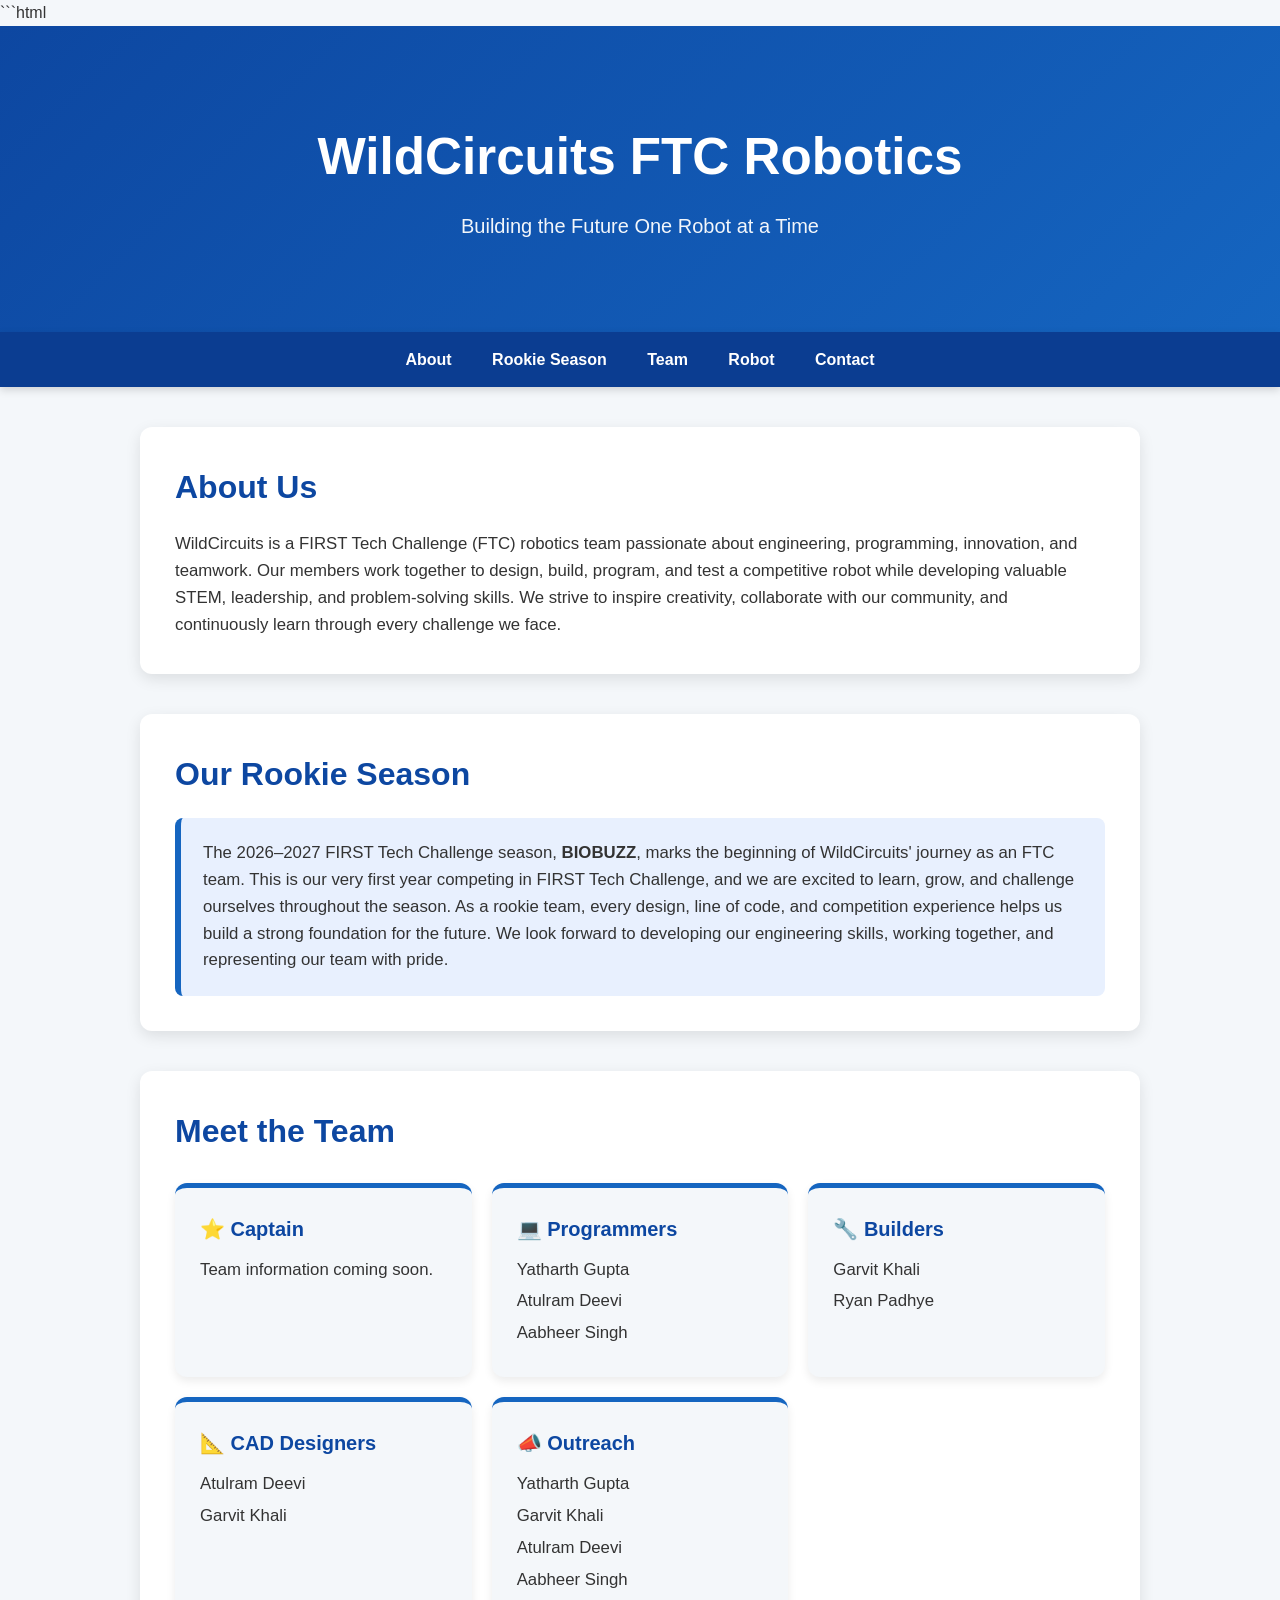
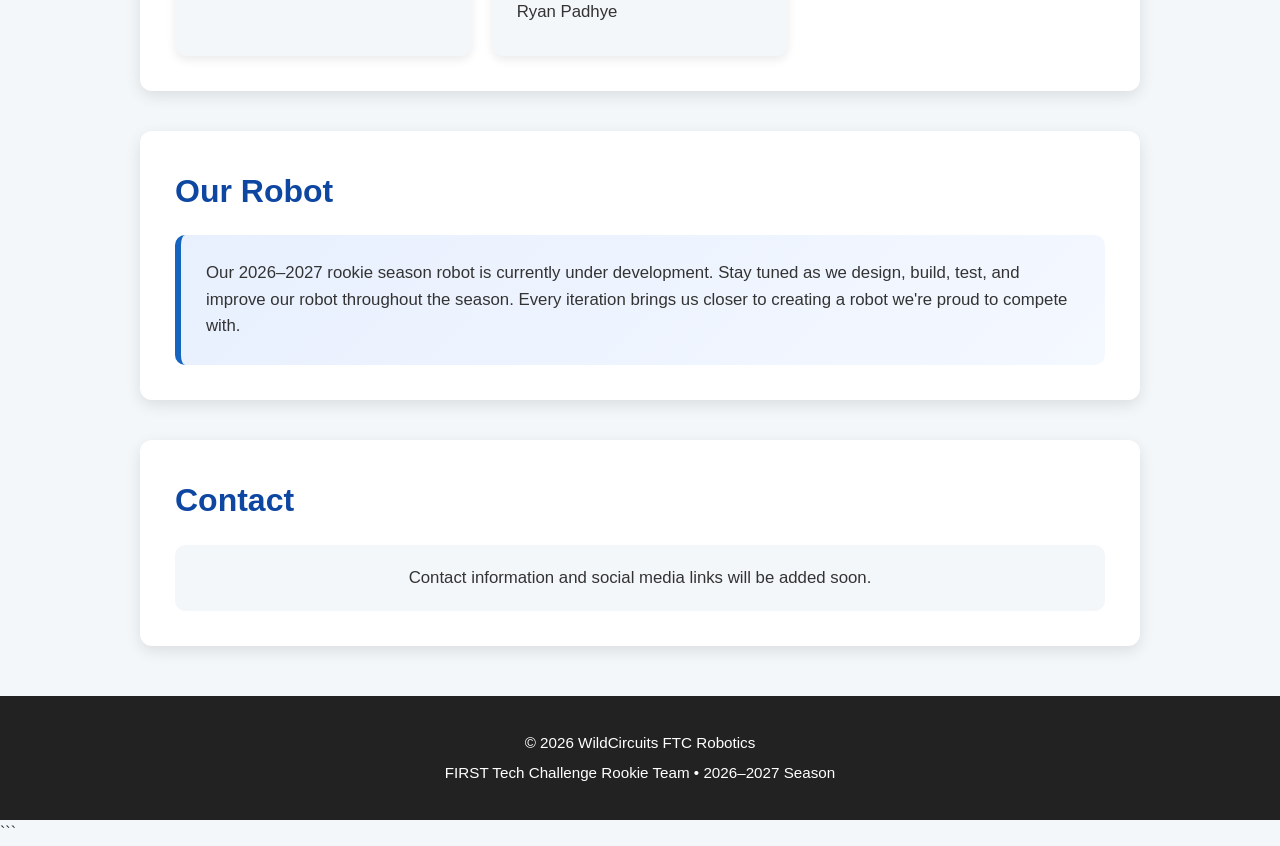
==== index.html @ df320f1f "v.4 index.html" ====
```html
<!DOCTYPE html>
<html lang="en">

<head>
    <meta charset="UTF-8">
    <meta name="viewport" content="width=device-width, initial-scale=1.0">

    <title>WildCircuits FTC Robotics</title>

    <style>
        * {
            margin: 0;
            padding: 0;
            box-sizing: border-box;
        }

        html {
            scroll-behavior: smooth;
        }

        body {
            font-family: Arial, Helvetica, sans-serif;
            background: #f4f7fa;
            color: #333;
            line-height: 1.6;
        }

        /* Header */
        header {
            background: linear-gradient(135deg, #0d47a1, #1565c0);
            color: white;
            text-align: center;
            padding: 90px 20px;
        }

        header h1 {
            font-size: 3.2rem;
            margin-bottom: 12px;
        }

        header p {
            font-size: 1.25rem;
            opacity: 0.95;
        }

        /* Navigation */
        nav {
            background: #0b3d91;
            padding: 15px;
            text-align: center;
            position: sticky;
            top: 0;
            z-index: 1000;
            box-shadow: 0 3px 8px rgba(0, 0, 0, 0.15);
        }

        nav a {
            color: white;
            text-decoration: none;
            margin: 0 18px;
            font-weight: bold;
            transition: 0.2s;
        }

        nav a:hover {
            color: #bbdefb;
            text-decoration: underline;
        }

        /* Sections */
        section {
            max-width: 1000px;
            margin: 40px auto;
            background: white;
            padding: 35px;
            border-radius: 12px;
            box-shadow: 0 5px 15px rgba(0, 0, 0, 0.1);
        }

        h2 {
            color: #0d47a1;
            margin-bottom: 18px;
            font-size: 2rem;
        }

        p {
            font-size: 1.05rem;
        }

        /* Highlight Box */
        .highlight {
            background: #e8f0fe;
            border-left: 6px solid #1565c0;
            padding: 22px;
            border-radius: 8px;
        }

        /* Team Cards */
        .team-grid {
            display: grid;
            grid-template-columns: repeat(auto-fit, minmax(220px, 1fr));
            gap: 20px;
            margin-top: 25px;
        }

        .team-card {
            background: #f4f7fa;
            padding: 25px;
            border-radius: 12px;
            border-top: 5px solid #1565c0;
            box-shadow: 0 4px 10px rgba(0, 0, 0, 0.08);
            transition: transform 0.2s ease, box-shadow 0.2s ease;
        }

        .team-card:hover {
            transform: translateY(-5px);
            box-shadow: 0 8px 18px rgba(0, 0, 0, 0.12);
        }

        .team-card h3 {
            color: #0d47a1;
            margin-bottom: 12px;
            font-size: 1.25rem;
        }

        .team-card p {
            margin: 5px 0;
        }

        /* Robot Section */
        .robot-box {
            background: linear-gradient(135deg, #e8f0fe, #f4f8ff);
            padding: 25px;
            border-radius: 10px;
            border-left: 6px solid #1565c0;
        }

        /* Contact */
        .contact-box {
            text-align: center;
            padding: 20px;
            background: #f4f7fa;
            border-radius: 10px;
        }

        /* Footer */
        footer {
            margin-top: 50px;
            padding: 30px 20px;
            background: #222;
            color: white;
            text-align: center;
        }

        footer p {
            margin: 5px 0;
            font-size: 0.95rem;
        }

        /* Mobile */
        @media (max-width: 700px) {

            header {
                padding: 65px 20px;
            }

            header h1 {
                font-size: 2.3rem;
            }

            header p {
                font-size: 1rem;
            }

            nav a {
                display: inline-block;
                margin: 5px 8px;
                font-size: 0.9rem;
            }

            section {
                margin: 25px 15px;
                padding: 25px;
            }

            h2 {
                font-size: 1.7rem;
            }
        }
    </style>

</head>

<body>

    <!-- Header -->
    <header>

        <h1>WildCircuits FTC Robotics</h1>

        <p>Building the Future One Robot at a Time</p>

    </header>


    <!-- Navigation -->
    <nav>

        <a href="#about">About</a>

        <a href="#rookie">Rookie Season</a>

        <a href="#team">Team</a>

        <a href="#robot">Robot</a>

        <a href="#contact">Contact</a>

    </nav>


    <!-- About Section -->
    <section id="about">

        <h2>About Us</h2>

        <p>
            WildCircuits is a FIRST Tech Challenge (FTC) robotics team
            passionate about engineering, programming, innovation, and teamwork.

            Our members work together to design, build, program, and test
            a competitive robot while developing valuable STEM, leadership,
            and problem-solving skills.

            We strive to inspire creativity, collaborate with our community,
            and continuously learn through every challenge we face.
        </p>

    </section>


    <!-- Rookie Season -->
    <section id="rookie">

        <h2>Our Rookie Season</h2>

        <div class="highlight">

            <p>
                The 2026–2027 FIRST Tech Challenge season,
                <strong>BIOBUZZ</strong>, marks the beginning of
                WildCircuits' journey as an FTC team.

                This is our very first year competing in FIRST Tech Challenge,
                and we are excited to learn, grow, and challenge ourselves
                throughout the season.

                As a rookie team, every design, line of code, and competition
                experience helps us build a strong foundation for the future.

                We look forward to developing our engineering skills,
                working together, and representing our team with pride.
            </p>

        </div>

    </section>


    <!-- Team Section -->
    <section id="team">

        <h2>Meet the Team</h2>

        <div class="team-grid">

            <!-- Captain -->
            <div class="team-card">

                <h3>⭐ Captain</h3>

                <p>Team information coming soon.</p>

            </div>


            <!-- Programmers -->
            <div class="team-card">

                <h3>💻 Programmers</h3>

                <p>Yatharth Gupta</p>

                <p>Atulram Deevi</p>

                <p>Aabheer Singh</p>

            </div>


            <!-- Builders -->
            <div class="team-card">

                <h3>🔧 Builders</h3>

                <p>Garvit Khali</p>

                <p>Ryan Padhye</p>

            </div>


            <!-- CAD Designers -->
            <div class="team-card">

                <h3>📐 CAD Designers</h3>

                <p>Atulram Deevi</p>

                <p>Garvit Khali</p>

            </div>


            <!-- Outreach -->
            <div class="team-card">

                <h3>📣 Outreach</h3>

                <p>Yatharth Gupta</p>

                <p>Garvit Khali</p>

                <p>Atulram Deevi</p>

                <p>Aabheer Singh</p>

                <p>Ryan Padhye</p>

            </div>

        </div>

    </section>


    <!-- Robot Section -->
    <section id="robot">

        <h2>Our Robot</h2>

        <div class="robot-box">

            <p>
                Our 2026–2027 rookie season robot is currently under development.

                Stay tuned as we design, build, test, and improve our robot
                throughout the season.

                Every iteration brings us closer to creating a robot
                we're proud to compete with.
            </p>

        </div>

    </section>


    <!-- Contact Section -->
    <section id="contact">

        <h2>Contact</h2>

        <div class="contact-box">

            <p>
                Contact information and social media links will be added soon.
            </p>

        </div>

    </section>


    <!-- Footer -->
    <footer>

        <p>
            © 2026 WildCircuits FTC Robotics
        </p>

        <p>
            FIRST Tech Challenge Rookie Team • 2026–2027 Season
        </p>

    </footer>

</body>

</html>
```
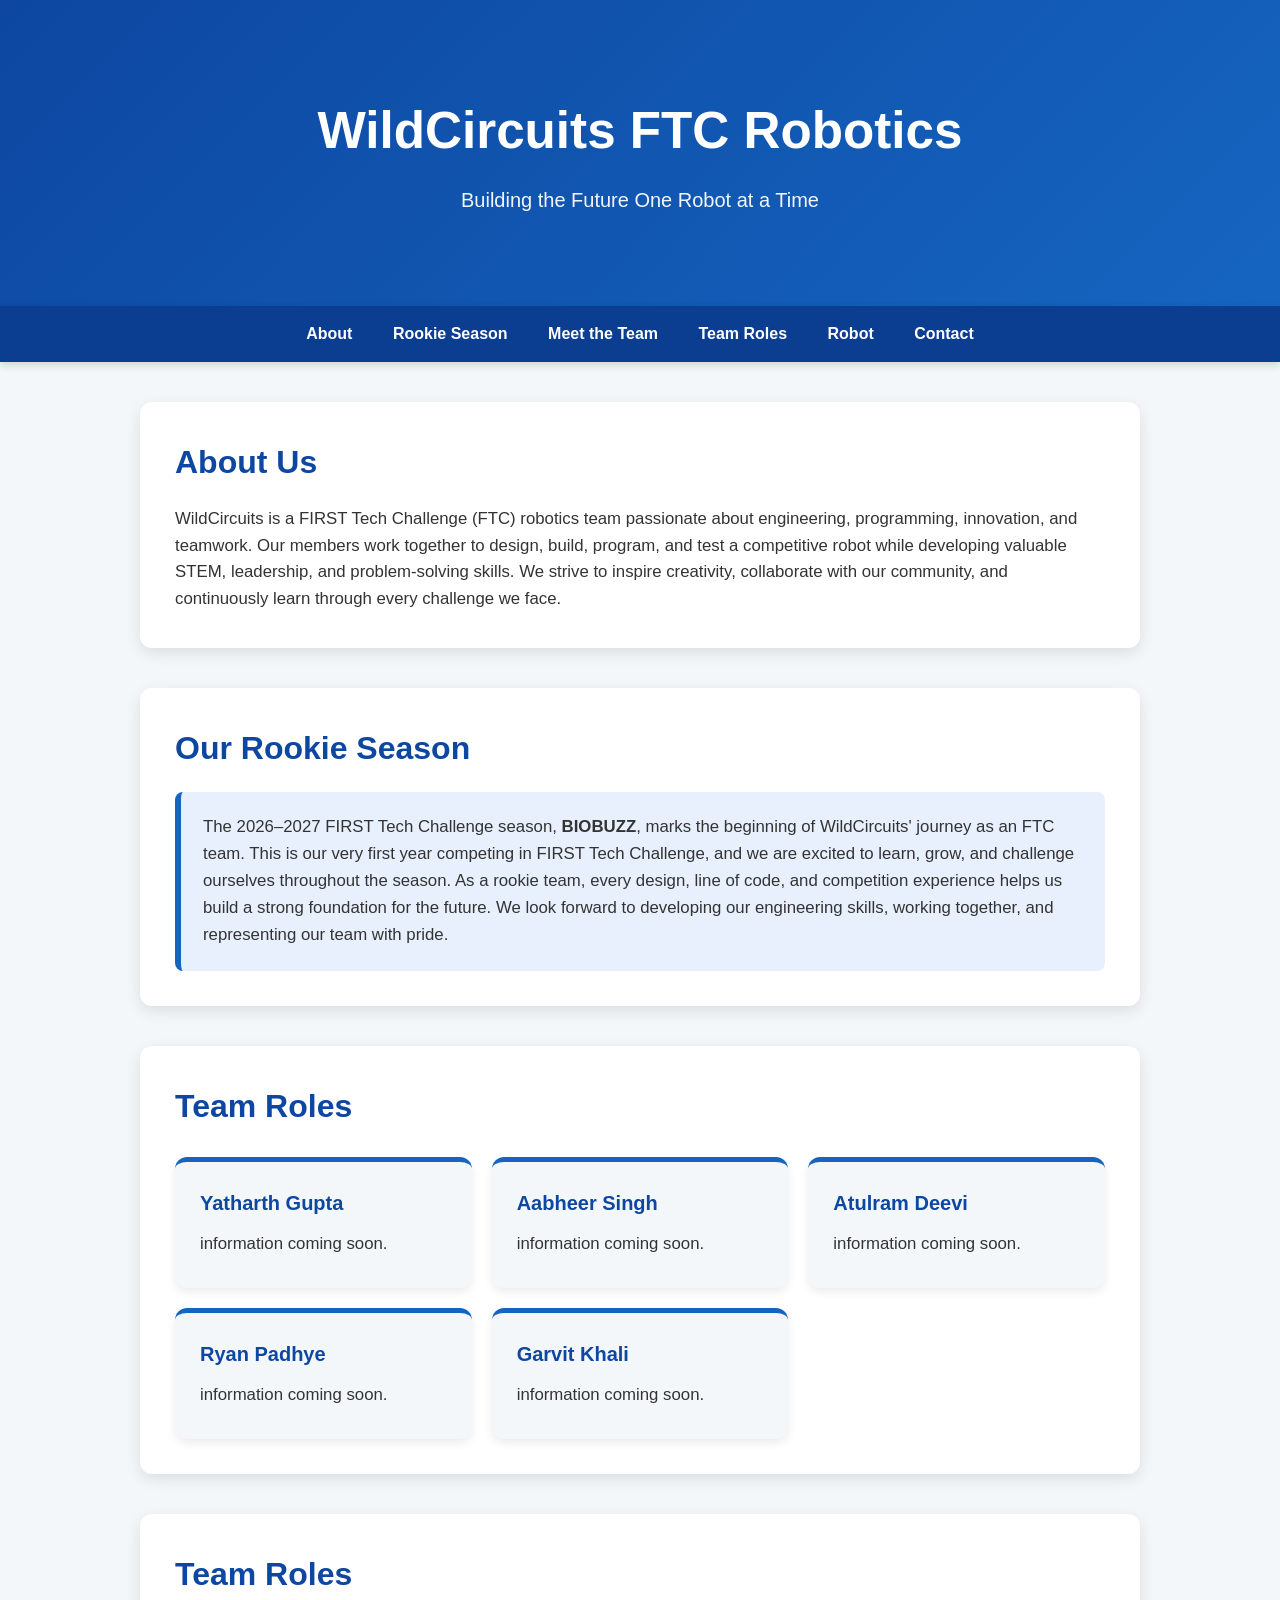
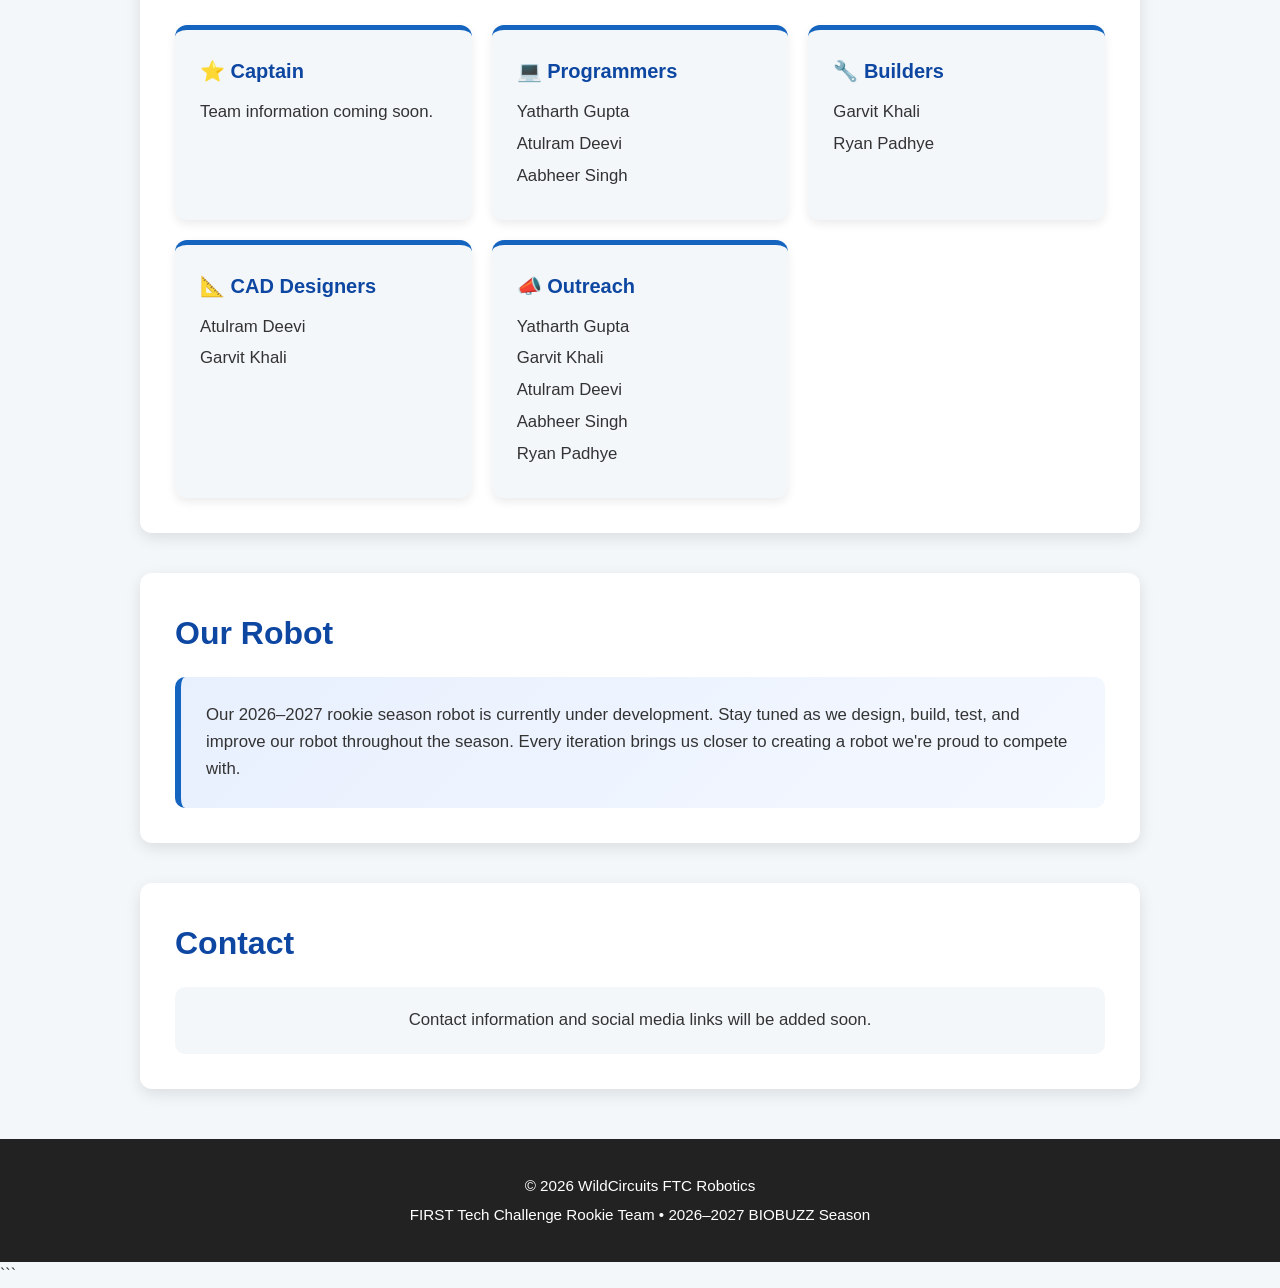
==== commit 5e3b5653: "Update index.html" ====
--- a/index.html
+++ b/index.html
@@ -1,4 +1,3 @@
-```html
 <!DOCTYPE html>
 <html lang="en">
 
@@ -211,7 +210,9 @@
 
         <a href="#rookie">Rookie Season</a>
 
-        <a href="#team">Team</a>
+        <a href="#teamm">Meet the Team</a>
+
+        <a href="#teamr">Team Roles</a>
 
         <a href="#robot">Robot</a>
 
@@ -267,11 +268,71 @@
 
     </section>
 
-
     <!-- Team Section -->
-    <section id="team">
-
-        <h2>Meet the Team</h2>
+        <section id="teamm">
+
+        <h2>Team Roles</h2>
+
+        <div class="team-grid">
+
+            <!-- Yatharth Gupta -->
+            <div class="team-card">
+
+                <h3>Yatharth Gupta</h3>
+
+                <p>information coming soon.</p>
+
+            </div>
+
+
+            <!-- Aabheer Singh -->
+            <div class="team-card">
+
+                
+                <h3>Aabheer Singh</h3>
+
+                <p>information coming soon.</p>
+
+            </div>
+
+
+            <!-- Atulram Deevi -->
+            <div class="team-card">
+
+                <h3>Atulram Deevi</h3>
+
+                 <p>information coming soon.</p>
+
+            </div>
+
+
+            <!-- Ryan Padhye -->
+            <div class="team-card">
+
+                <h3>Ryan Padhye</h3>
+
+                <p>information coming soon.</p>
+
+            </div>
+
+
+            <!-- Garvit Khali -->
+            <div class="team-card">
+
+                <h3>Garvit Khali</h3>
+
+               <p>information coming soon.</p>
+
+            </div>
+
+        </div>
+
+    </section>
+
+    
+    <section id="teamr">
+
+        <h2>Team Roles</h2>
 
         <div class="team-grid">
 
@@ -391,7 +452,7 @@
         </p>
 
         <p>
-            FIRST Tech Challenge Rookie Team • 2026–2027 Season
+            FIRST Tech Challenge Rookie Team • 2026–2027 BIOBUZZ Season
         </p>
 
     </footer>
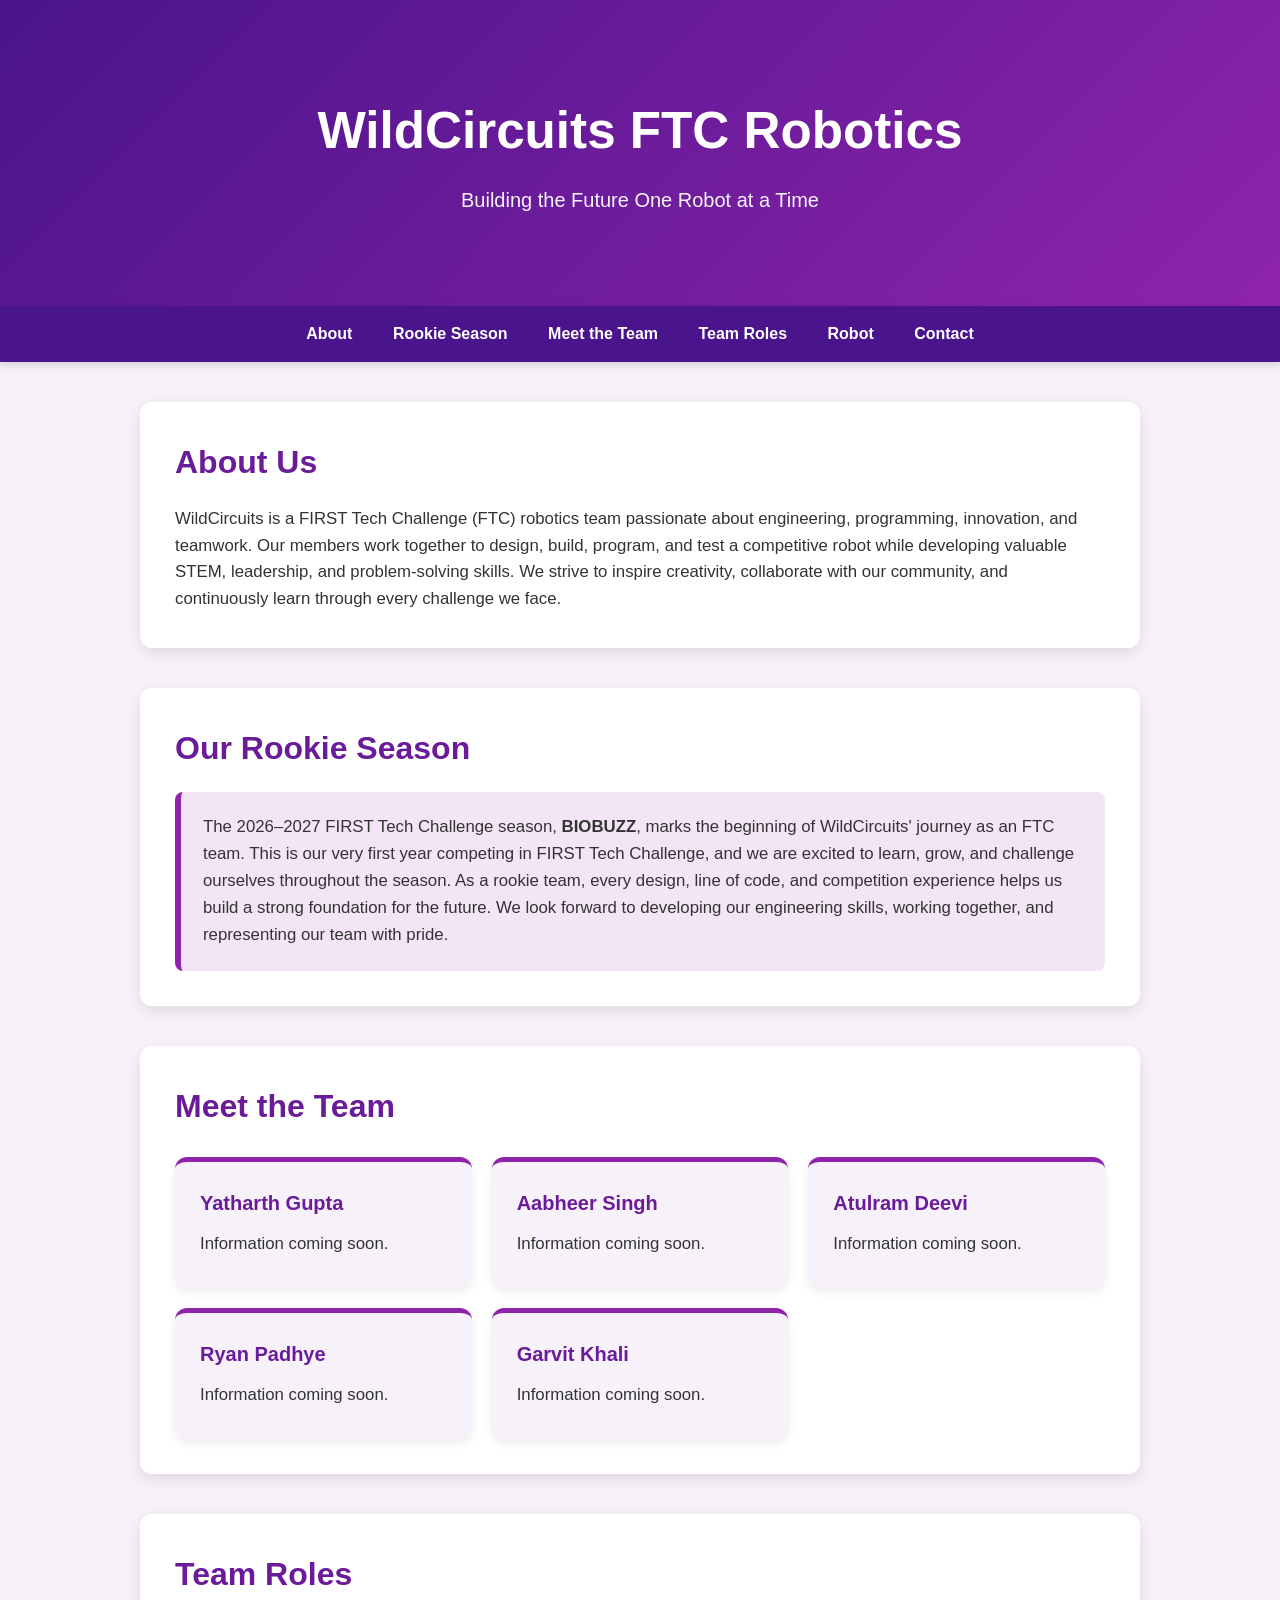
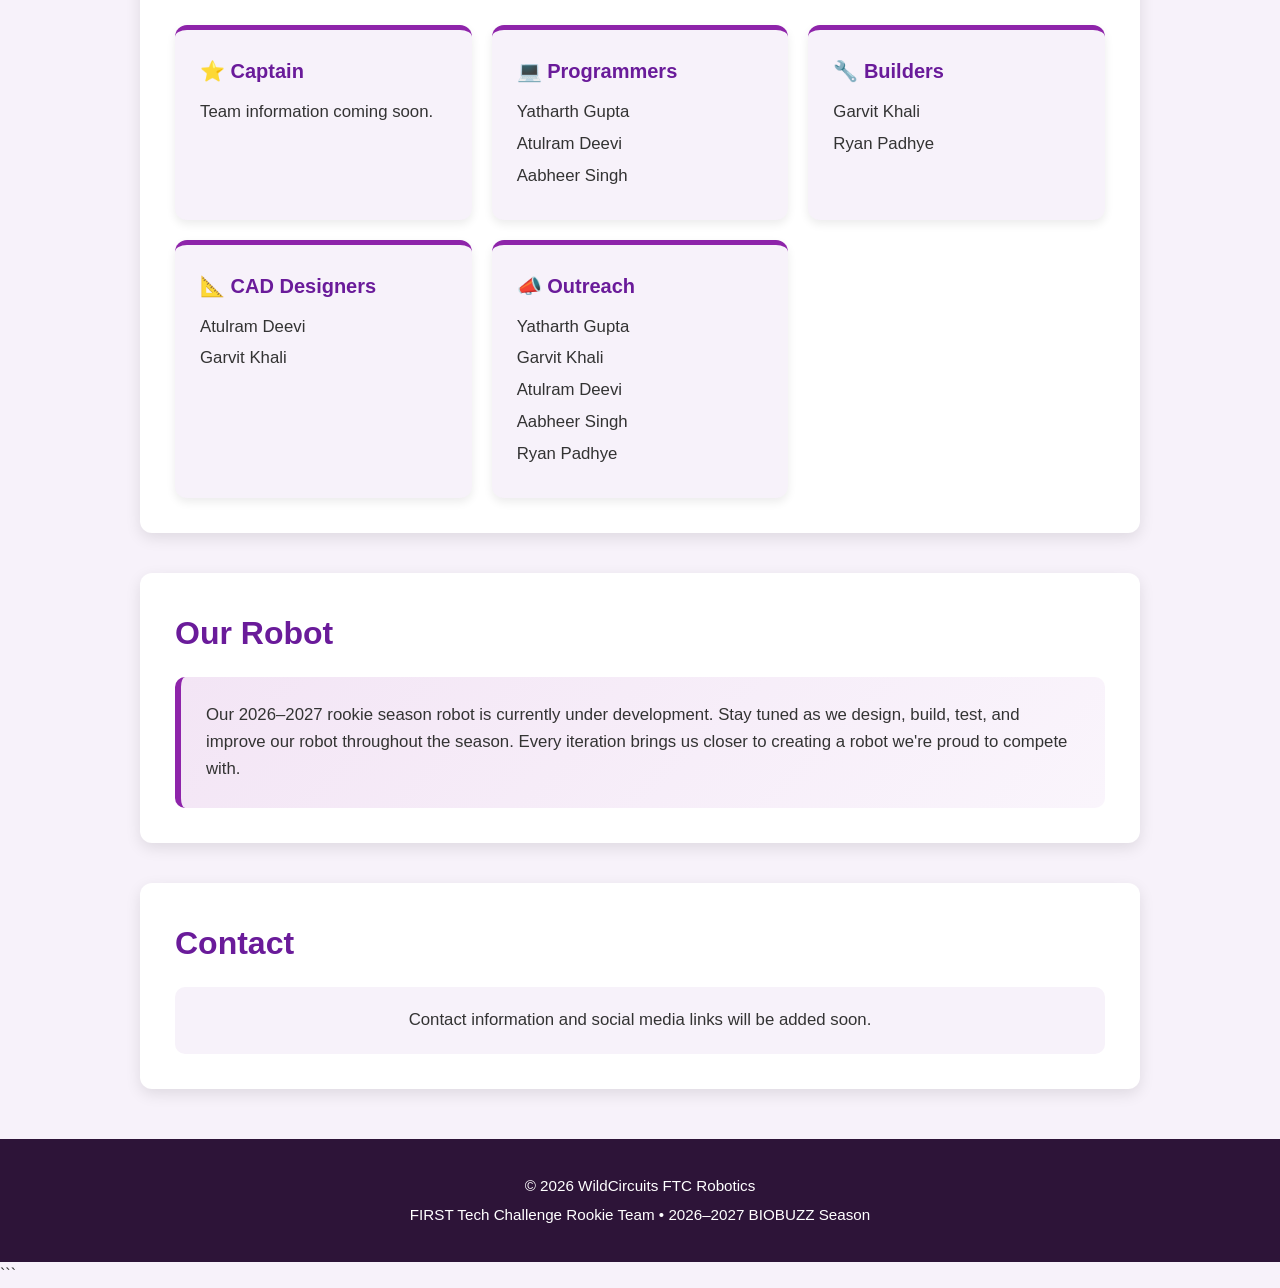
==== commit 0de539b2: "v.6 index.html" ====
--- a/index.html
+++ b/index.html
@@ -20,14 +20,14 @@
 
         body {
             font-family: Arial, Helvetica, sans-serif;
-            background: #f4f7fa;
+            background: #f7f2fa;
             color: #333;
             line-height: 1.6;
         }
 
         /* Header */
         header {
-            background: linear-gradient(135deg, #0d47a1, #1565c0);
+            background: linear-gradient(135deg, #4a148c, #8e24aa);
             color: white;
             text-align: center;
             padding: 90px 20px;
@@ -45,7 +45,7 @@
 
         /* Navigation */
         nav {
-            background: #0b3d91;
+            background: #4a148c;
             padding: 15px;
             text-align: center;
             position: sticky;
@@ -63,7 +63,7 @@
         }
 
         nav a:hover {
-            color: #bbdefb;
+            color: #e1bee7;
             text-decoration: underline;
         }
 
@@ -78,7 +78,7 @@
         }
 
         h2 {
-            color: #0d47a1;
+            color: #6a1b9a;
             margin-bottom: 18px;
             font-size: 2rem;
         }
@@ -89,8 +89,8 @@
 
         /* Highlight Box */
         .highlight {
-            background: #e8f0fe;
-            border-left: 6px solid #1565c0;
+            background: #f3e5f5;
+            border-left: 6px solid #8e24aa;
             padding: 22px;
             border-radius: 8px;
         }
@@ -104,10 +104,10 @@
         }
 
         .team-card {
-            background: #f4f7fa;
+            background: #f7f2fa;
             padding: 25px;
             border-radius: 12px;
-            border-top: 5px solid #1565c0;
+            border-top: 5px solid #8e24aa;
             box-shadow: 0 4px 10px rgba(0, 0, 0, 0.08);
             transition: transform 0.2s ease, box-shadow 0.2s ease;
         }
@@ -118,7 +118,7 @@
         }
 
         .team-card h3 {
-            color: #0d47a1;
+            color: #6a1b9a;
             margin-bottom: 12px;
             font-size: 1.25rem;
         }
@@ -129,17 +129,17 @@
 
         /* Robot Section */
         .robot-box {
-            background: linear-gradient(135deg, #e8f0fe, #f4f8ff);
+            background: linear-gradient(135deg, #f3e5f5, #faf5fc);
             padding: 25px;
             border-radius: 10px;
-            border-left: 6px solid #1565c0;
+            border-left: 6px solid #8e24aa;
         }
 
         /* Contact */
         .contact-box {
             text-align: center;
             padding: 20px;
-            background: #f4f7fa;
+            background: #f7f2fa;
             border-radius: 10px;
         }
 
@@ -147,7 +147,7 @@
         footer {
             margin-top: 50px;
             padding: 30px 20px;
-            background: #222;
+            background: #2d1438;
             color: white;
             text-align: center;
         }
@@ -268,10 +268,11 @@
 
     </section>
 
+
     <!-- Team Section -->
-        <section id="teamm">
-
-        <h2>Team Roles</h2>
+    <section id="teamm">
+
+        <h2>Meet the Team</h2>
 
         <div class="team-grid">
 
@@ -280,7 +281,7 @@
 
                 <h3>Yatharth Gupta</h3>
 
-                <p>information coming soon.</p>
+                <p>Information coming soon.</p>
 
             </div>
 
@@ -288,10 +289,9 @@
             <!-- Aabheer Singh -->
             <div class="team-card">
 
-                
                 <h3>Aabheer Singh</h3>
 
-                <p>information coming soon.</p>
+                <p>Information coming soon.</p>
 
             </div>
 
@@ -301,7 +301,7 @@
 
                 <h3>Atulram Deevi</h3>
 
-                 <p>information coming soon.</p>
+                <p>Information coming soon.</p>
 
             </div>
 
@@ -311,7 +311,7 @@
 
                 <h3>Ryan Padhye</h3>
 
-                <p>information coming soon.</p>
+                <p>Information coming soon.</p>
 
             </div>
 
@@ -321,7 +321,7 @@
 
                 <h3>Garvit Khali</h3>
 
-               <p>information coming soon.</p>
+                <p>Information coming soon.</p>
 
             </div>
 
@@ -329,7 +329,8 @@
 
     </section>
 
-    
+
+    <!-- Team Roles -->
     <section id="teamr">
 
         <h2>Team Roles</h2>
@@ -460,4 +461,10 @@
 </body>
 
 </html>
+
+    </footer>
+
+</body>
+
+</html>
 ```
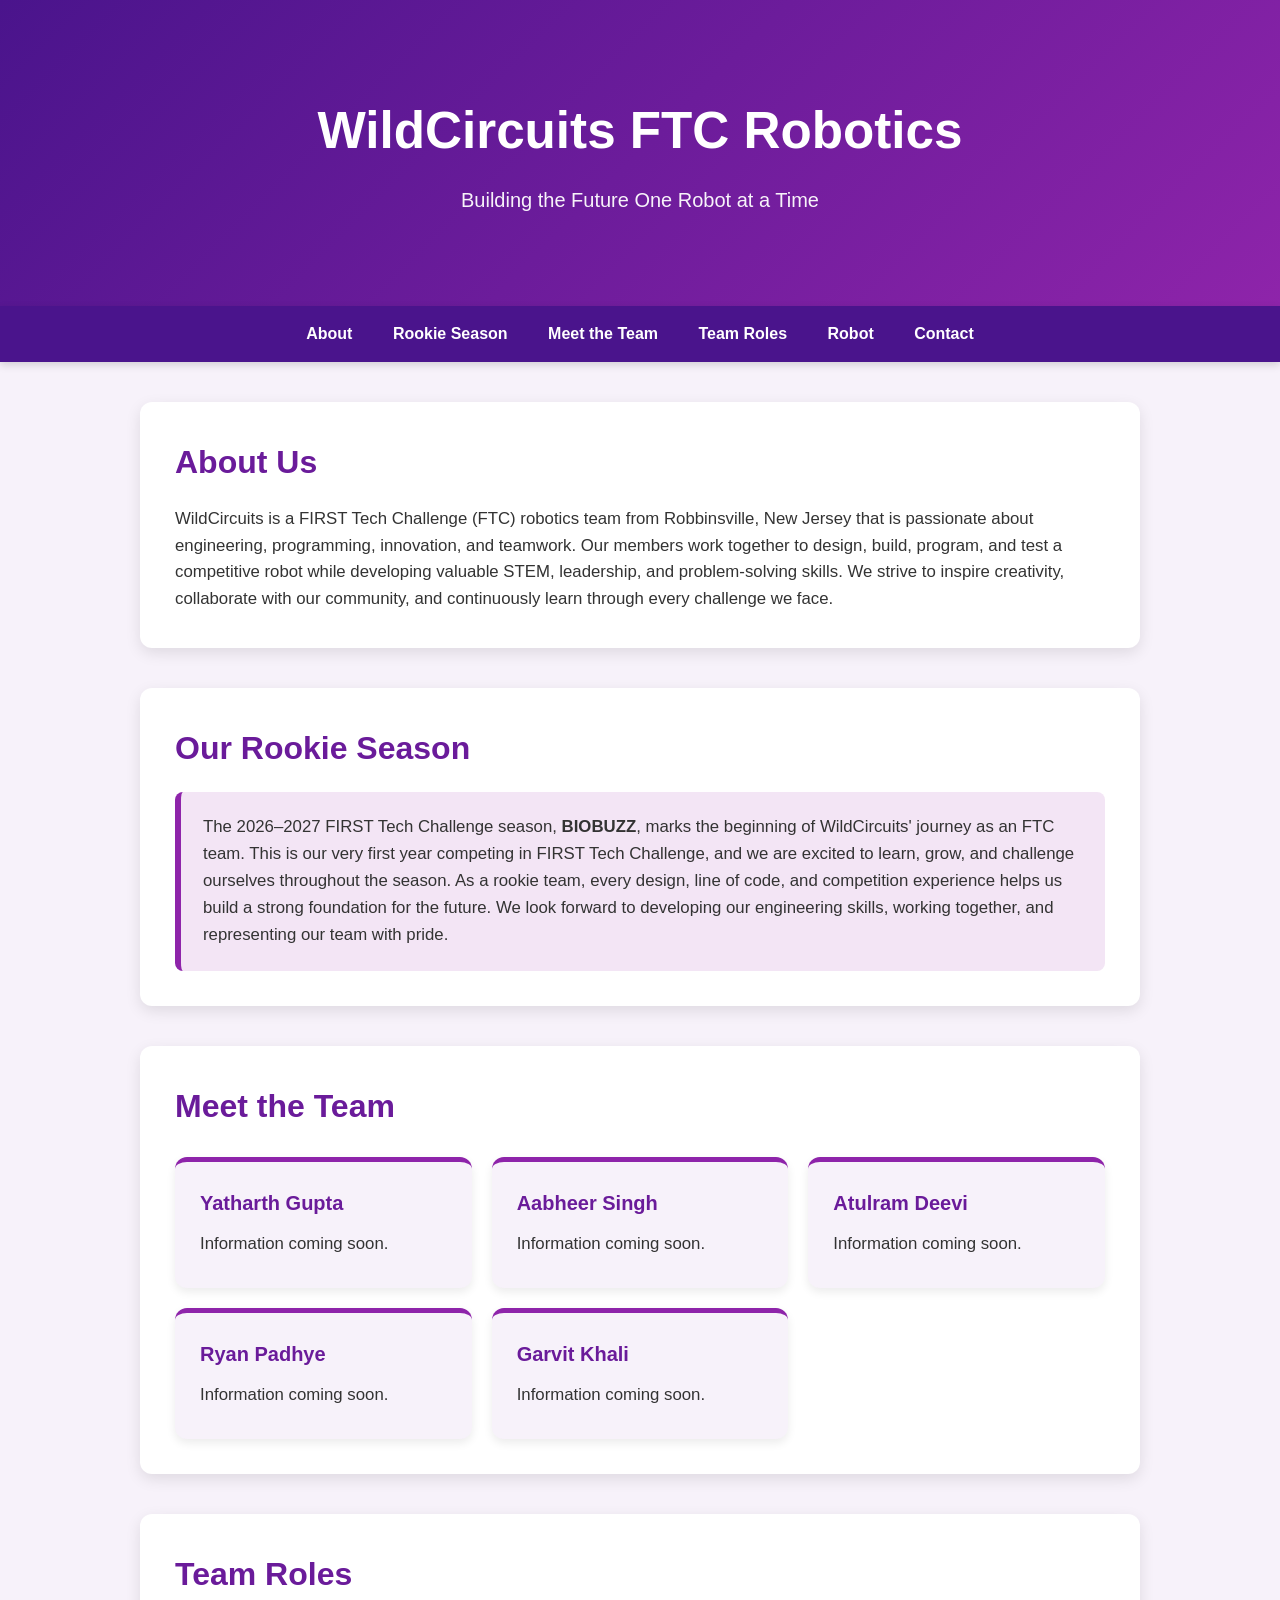
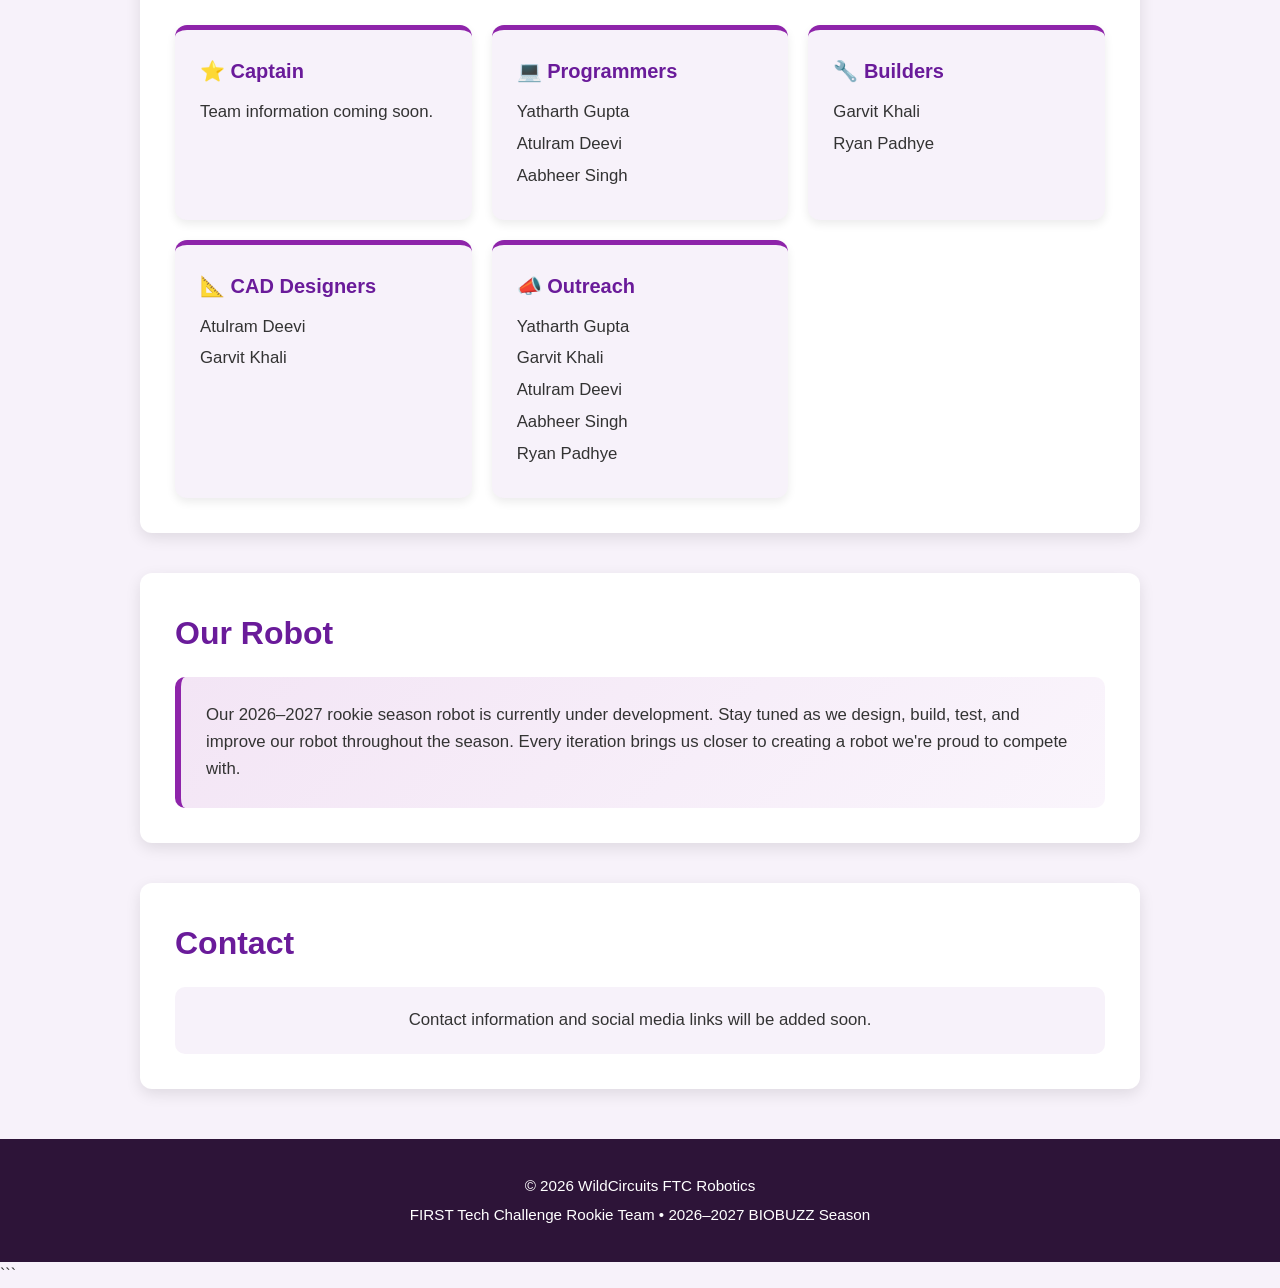
==== commit 8bff69fe: "v.6 index.html" ====
--- a/index.html
+++ b/index.html
@@ -227,7 +227,7 @@
         <h2>About Us</h2>
 
         <p>
-            WildCircuits is a FIRST Tech Challenge (FTC) robotics team
+            WildCircuits is a FIRST Tech Challenge (FTC) robotics team from Robbinsville, New Jersey that is
             passionate about engineering, programming, innovation, and teamwork.
 
             Our members work together to design, build, program, and test
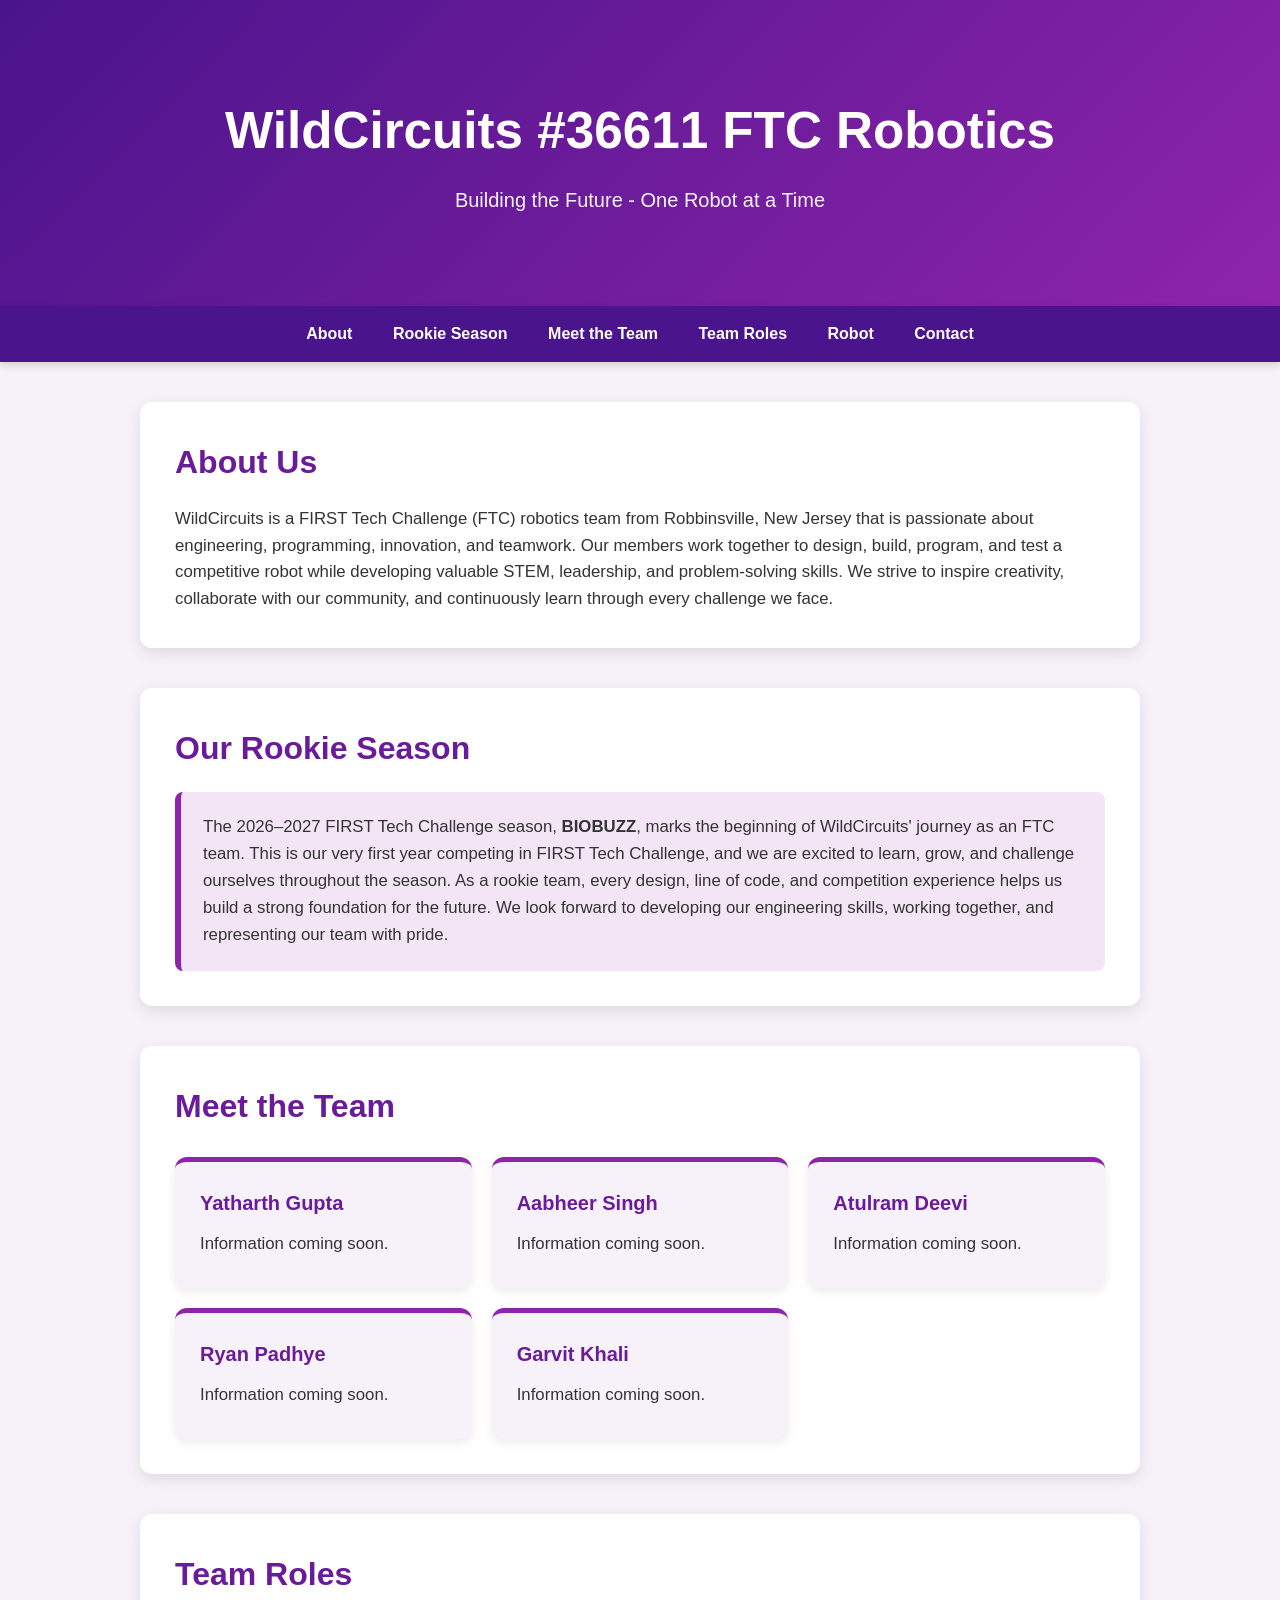
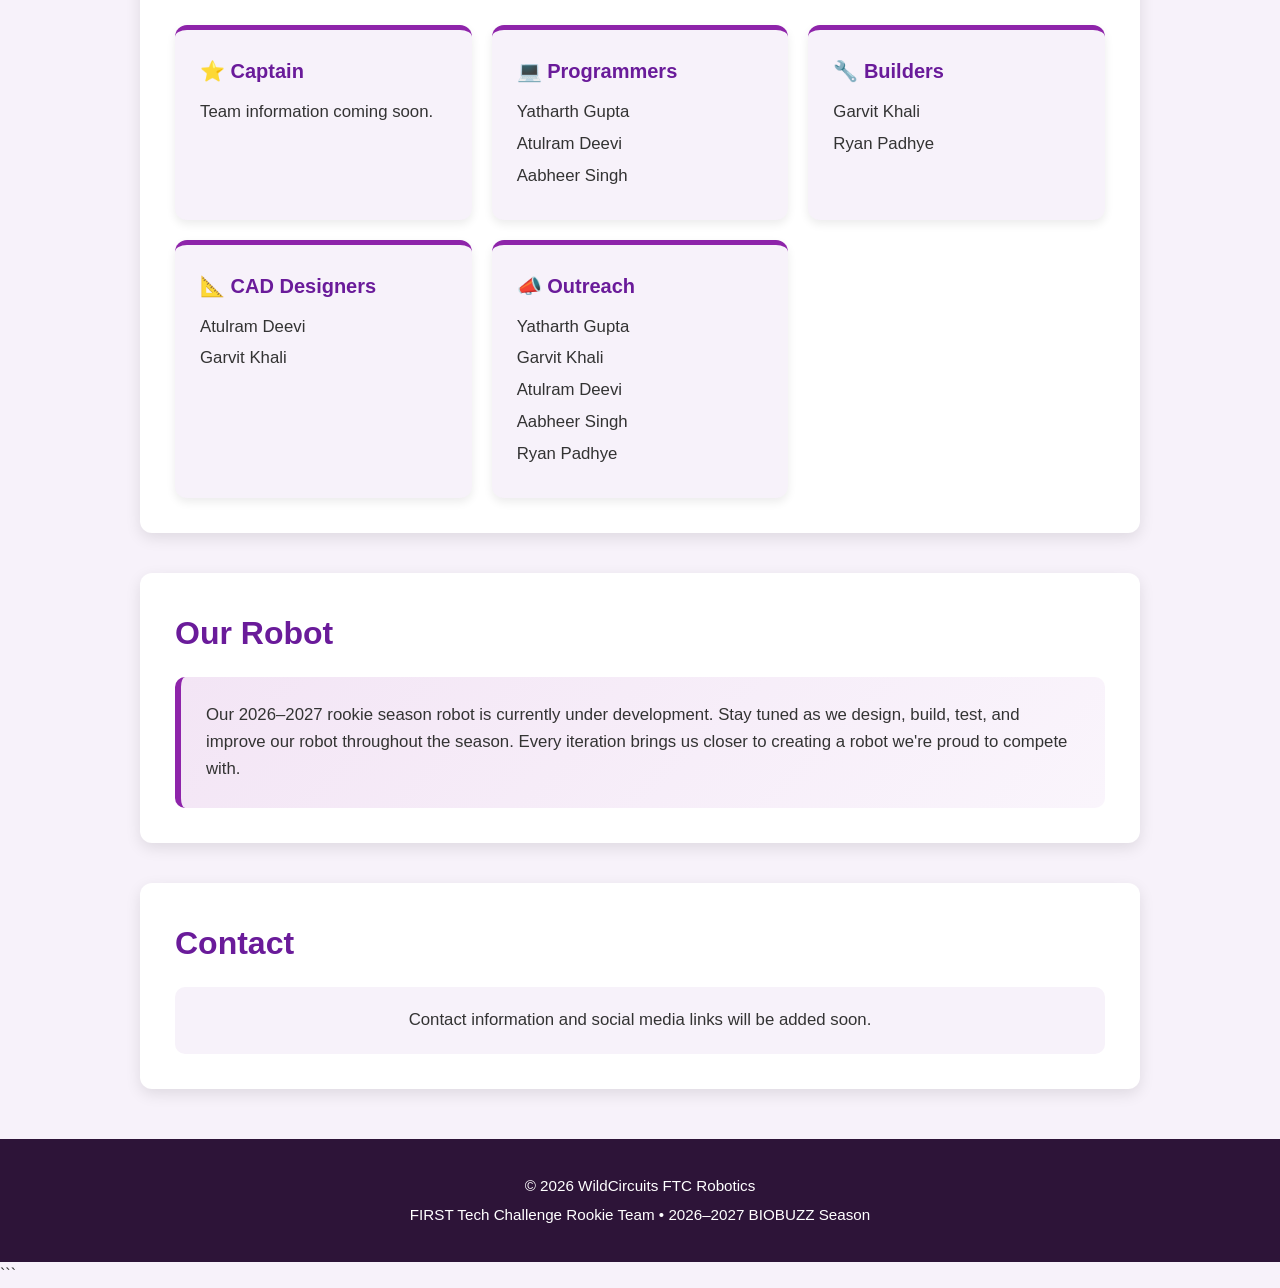
==== commit 4e26a0e8: "v.7 index.html" ====
--- a/index.html
+++ b/index.html
@@ -196,9 +196,9 @@
     <!-- Header -->
     <header>
 
-        <h1>WildCircuits FTC Robotics</h1>
-
-        <p>Building the Future One Robot at a Time</p>
+        <h1>WildCircuits #36611 FTC Robotics</h1>
+
+        <p>Building the Future - One Robot at a Time</p>
 
     </header>
 
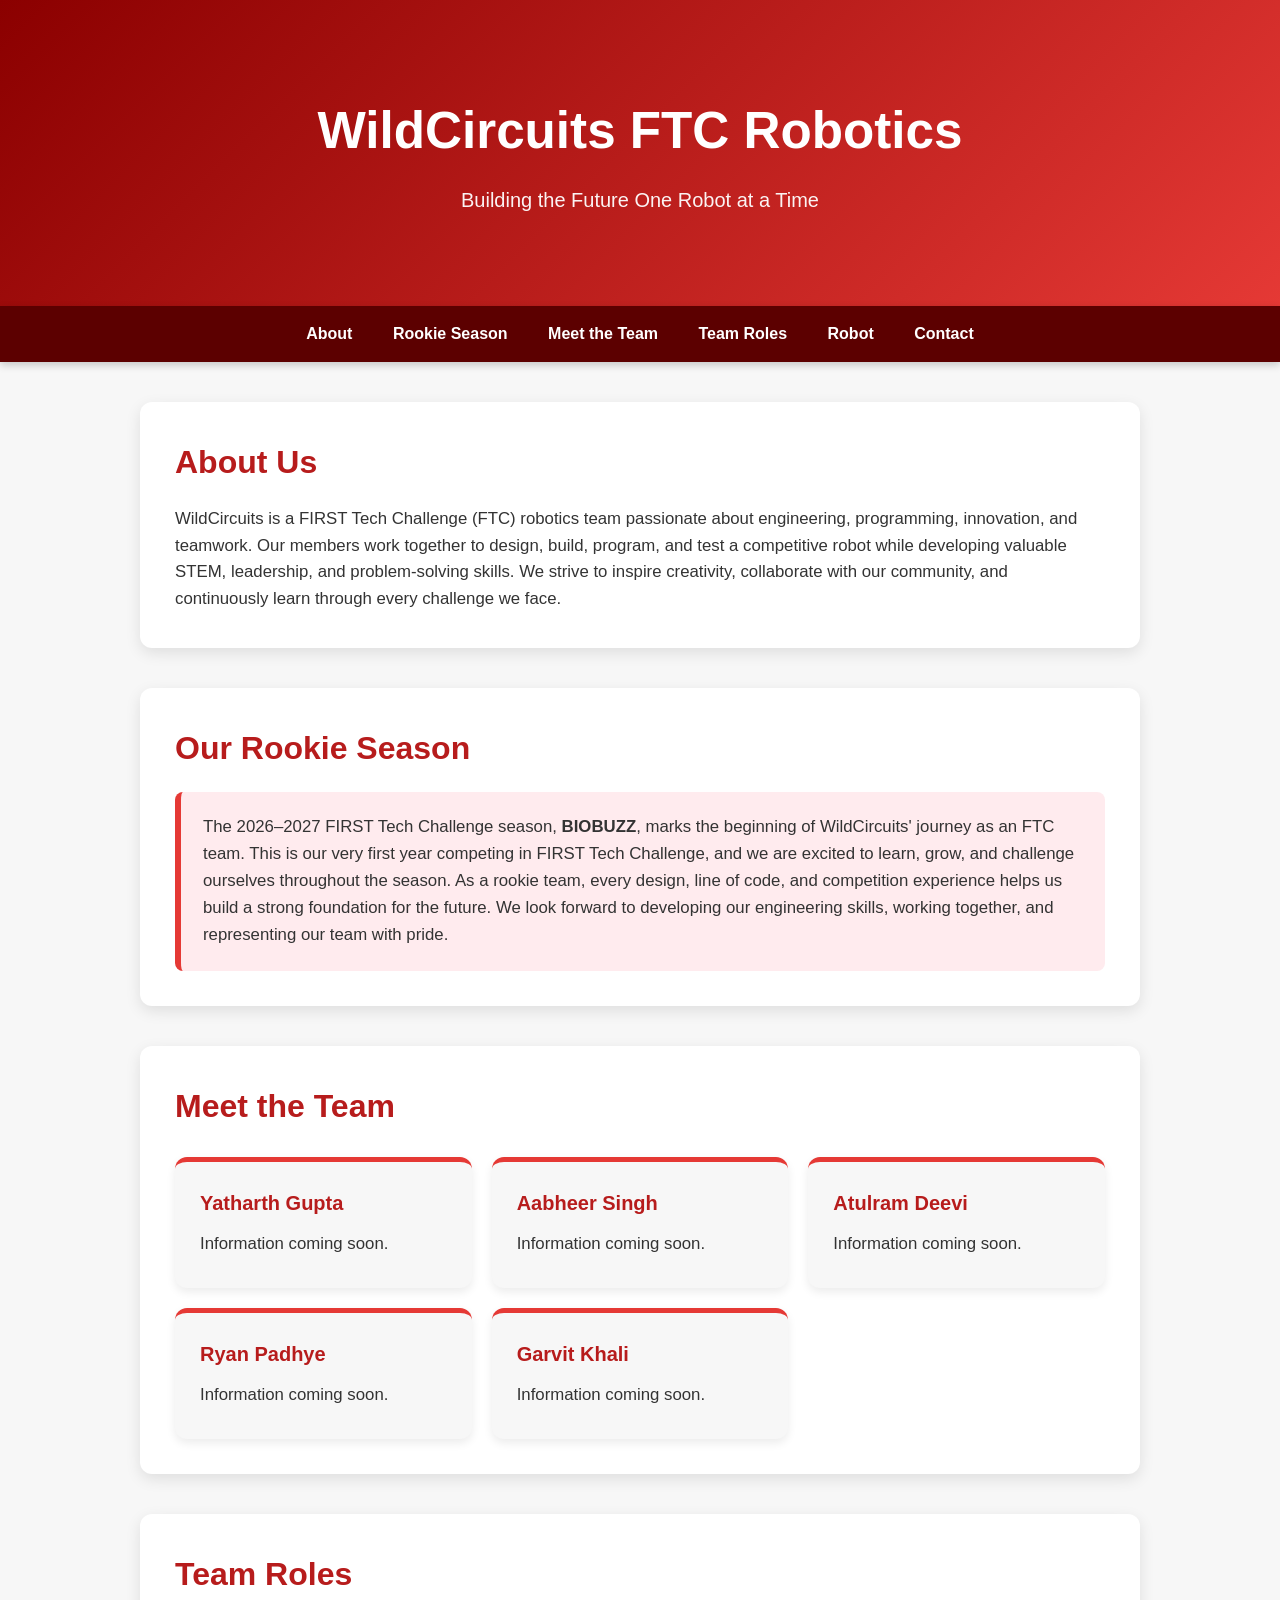
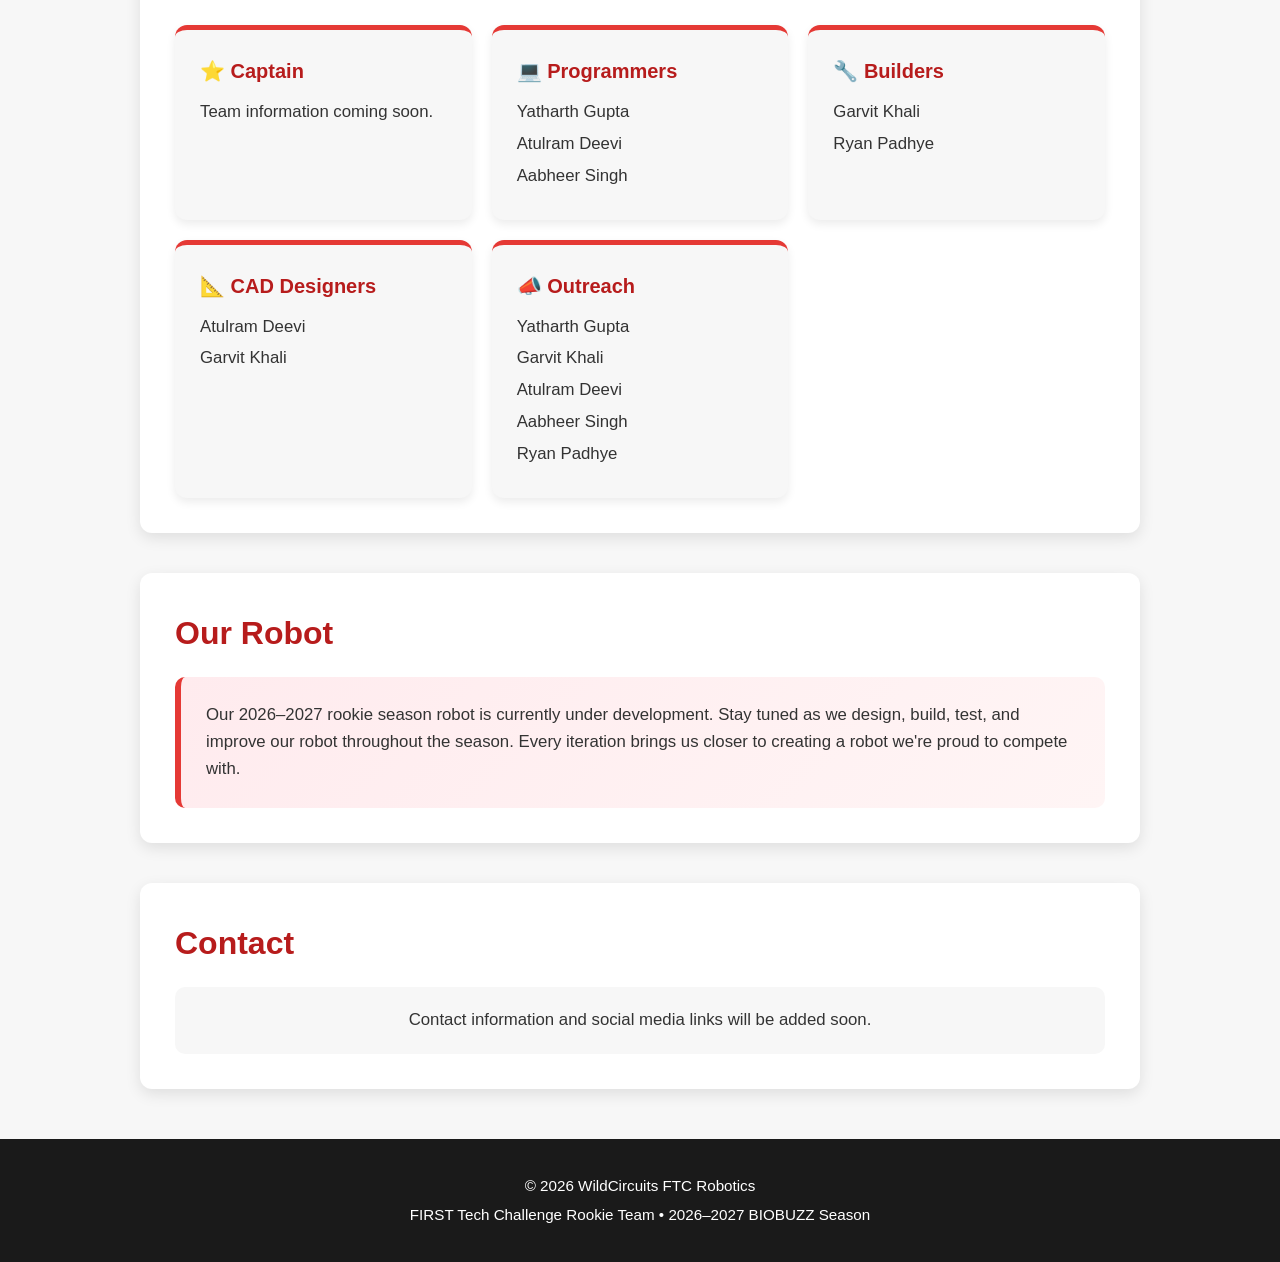
==== commit dd242389: "Red Version index.html" ====
--- a/index.html
+++ b/index.html
@@ -20,14 +20,14 @@
 
         body {
             font-family: Arial, Helvetica, sans-serif;
-            background: #f7f2fa;
+            background: #f7f7f7;
             color: #333;
             line-height: 1.6;
         }
 
         /* Header */
         header {
-            background: linear-gradient(135deg, #4a148c, #8e24aa);
+            background: linear-gradient(135deg, #8b0000, #e53935);
             color: white;
             text-align: center;
             padding: 90px 20px;
@@ -45,13 +45,13 @@
 
         /* Navigation */
         nav {
-            background: #4a148c;
+            background: #5c0000;
             padding: 15px;
             text-align: center;
             position: sticky;
             top: 0;
             z-index: 1000;
-            box-shadow: 0 3px 8px rgba(0, 0, 0, 0.15);
+            box-shadow: 0 3px 8px rgba(0, 0, 0, 0.2);
         }
 
         nav a {
@@ -63,7 +63,7 @@
         }
 
         nav a:hover {
-            color: #e1bee7;
+            color: #ffb3b3;
             text-decoration: underline;
         }
 
@@ -78,7 +78,7 @@
         }
 
         h2 {
-            color: #6a1b9a;
+            color: #b71c1c;
             margin-bottom: 18px;
             font-size: 2rem;
         }
@@ -89,8 +89,8 @@
 
         /* Highlight Box */
         .highlight {
-            background: #f3e5f5;
-            border-left: 6px solid #8e24aa;
+            background: #ffebee;
+            border-left: 6px solid #e53935;
             padding: 22px;
             border-radius: 8px;
         }
@@ -104,21 +104,21 @@
         }
 
         .team-card {
-            background: #f7f2fa;
+            background: #f7f7f7;
             padding: 25px;
             border-radius: 12px;
-            border-top: 5px solid #8e24aa;
+            border-top: 5px solid #e53935;
             box-shadow: 0 4px 10px rgba(0, 0, 0, 0.08);
             transition: transform 0.2s ease, box-shadow 0.2s ease;
         }
 
         .team-card:hover {
             transform: translateY(-5px);
-            box-shadow: 0 8px 18px rgba(0, 0, 0, 0.12);
+            box-shadow: 0 8px 18px rgba(0, 0, 0, 0.15);
         }
 
         .team-card h3 {
-            color: #6a1b9a;
+            color: #b71c1c;
             margin-bottom: 12px;
             font-size: 1.25rem;
         }
@@ -129,17 +129,17 @@
 
         /* Robot Section */
         .robot-box {
-            background: linear-gradient(135deg, #f3e5f5, #faf5fc);
+            background: linear-gradient(135deg, #ffebee, #fff5f5);
             padding: 25px;
             border-radius: 10px;
-            border-left: 6px solid #8e24aa;
+            border-left: 6px solid #e53935;
         }
 
         /* Contact */
         .contact-box {
             text-align: center;
             padding: 20px;
-            background: #f7f2fa;
+            background: #f7f7f7;
             border-radius: 10px;
         }
 
@@ -147,7 +147,7 @@
         footer {
             margin-top: 50px;
             padding: 30px 20px;
-            background: #2d1438;
+            background: #1a1a1a;
             color: white;
             text-align: center;
         }
@@ -196,9 +196,9 @@
     <!-- Header -->
     <header>
 
-        <h1>WildCircuits #36611 FTC Robotics</h1>
-
-        <p>Building the Future - One Robot at a Time</p>
+        <h1>WildCircuits FTC Robotics</h1>
+
+        <p>Building the Future One Robot at a Time</p>
 
     </header>
 
@@ -227,7 +227,7 @@
         <h2>About Us</h2>
 
         <p>
-            WildCircuits is a FIRST Tech Challenge (FTC) robotics team from Robbinsville, New Jersey that is
+            WildCircuits is a FIRST Tech Challenge (FTC) robotics team
             passionate about engineering, programming, innovation, and teamwork.
 
             Our members work together to design, build, program, and test
@@ -461,10 +461,3 @@
 </body>
 
 </html>
-
-    </footer>
-
-</body>
-
-</html>
-```
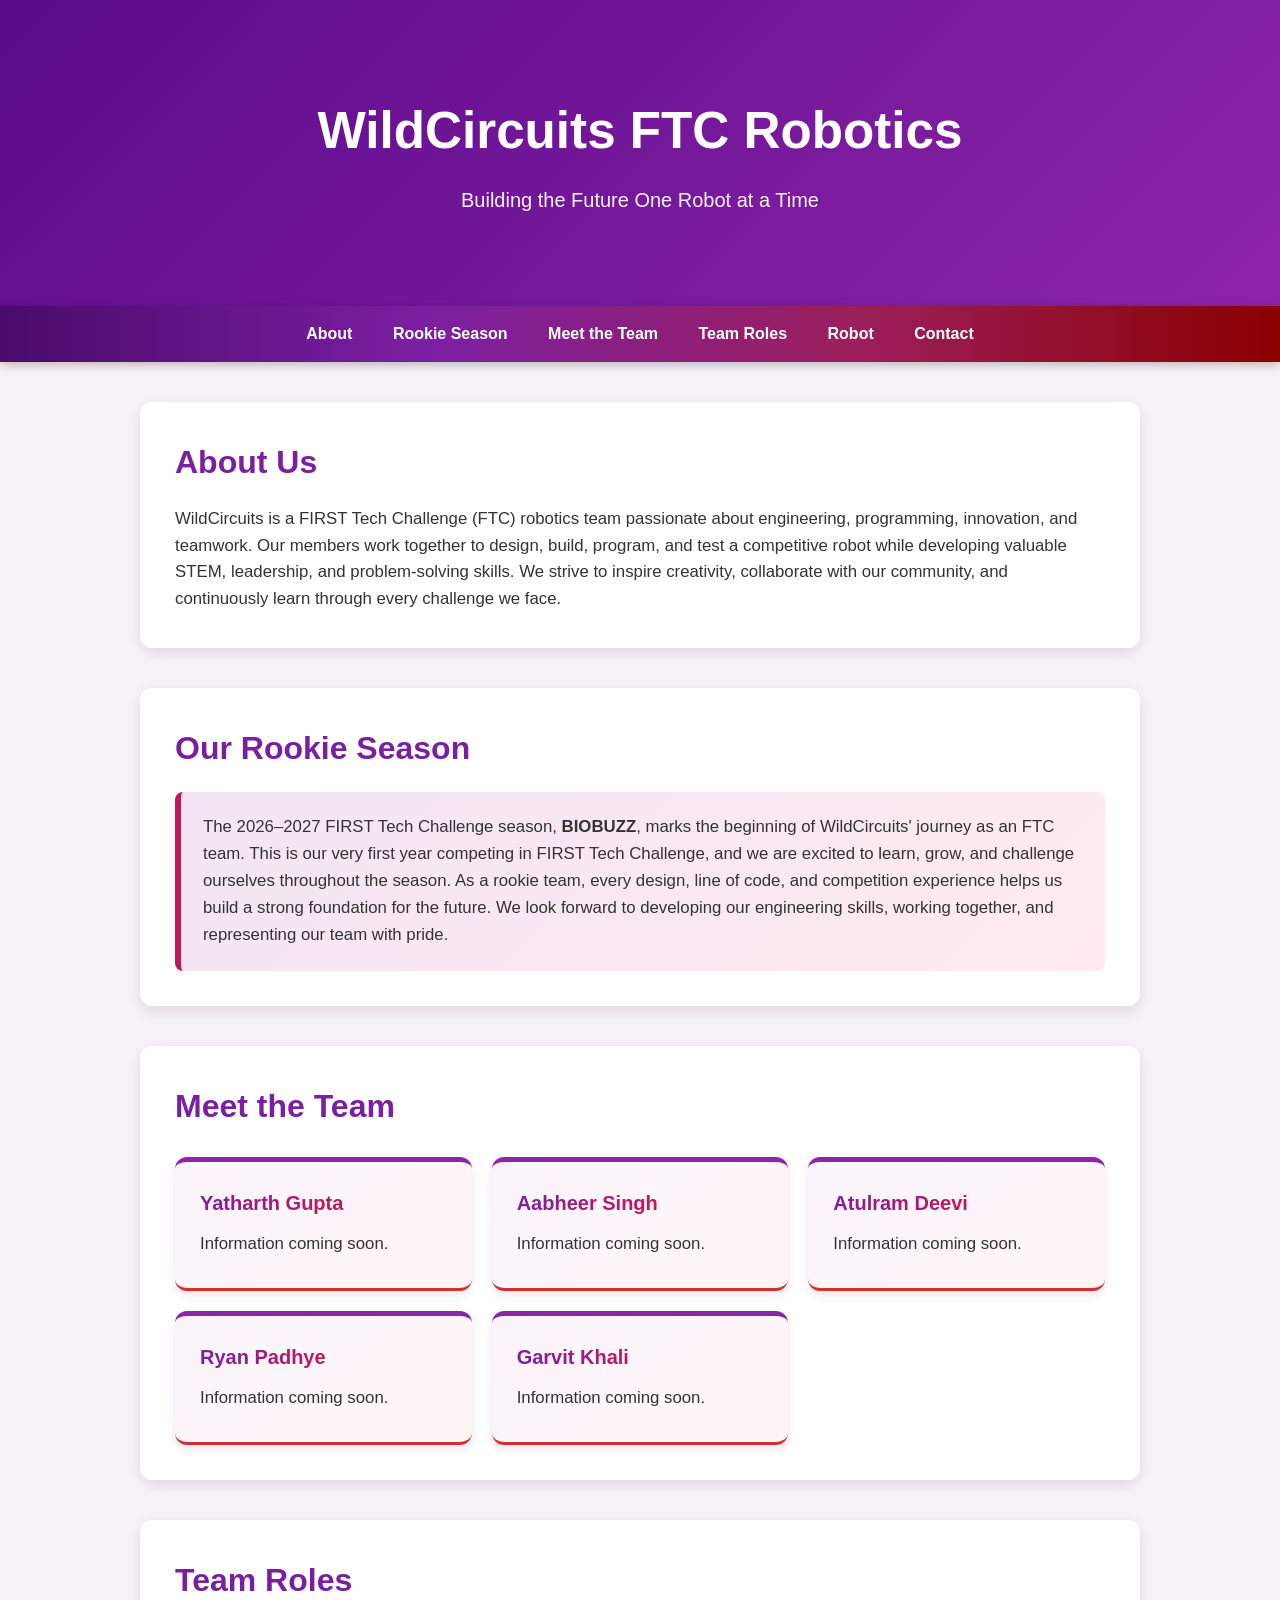
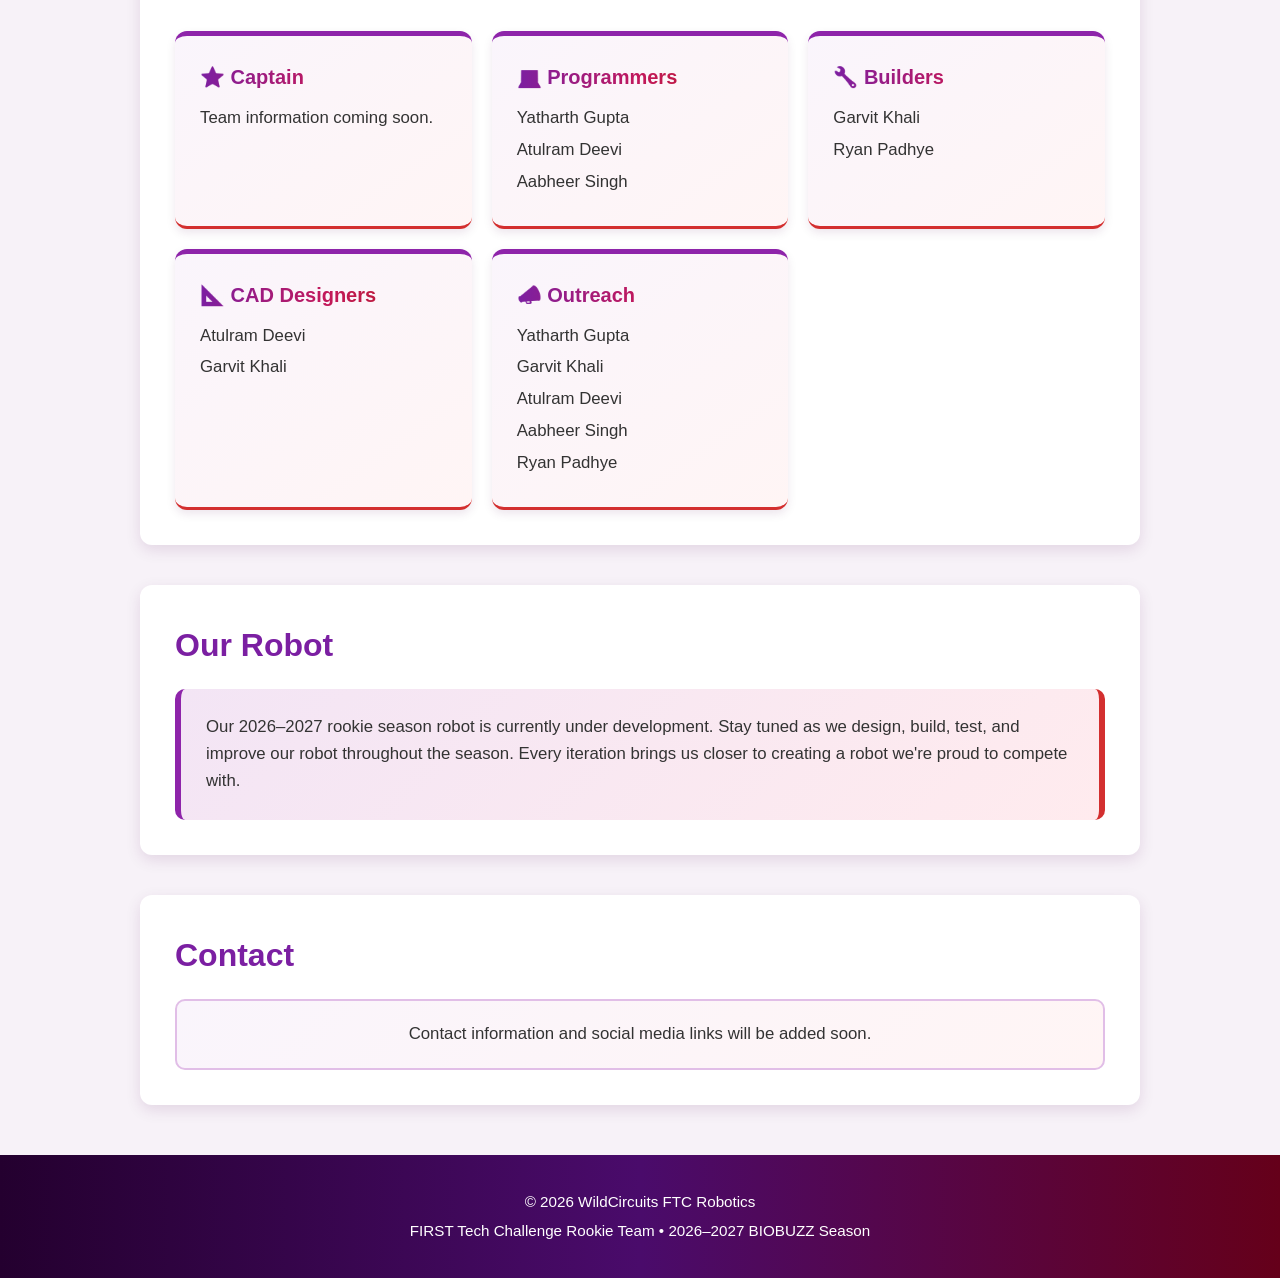
==== commit 9274c94a: "Red and Purple version index.html" ====
--- a/index.html
+++ b/index.html
@@ -20,19 +20,35 @@
 
         body {
             font-family: Arial, Helvetica, sans-serif;
-            background: #f7f7f7;
+            background: #f7f2f8;
             color: #333;
             line-height: 1.6;
         }
 
         /* Header */
         header {
-            background: linear-gradient(135deg, #8b0000, #e53935);
+            background: linear-gradient(135deg, #5a0b8a, #8e24aa, #d81b60, #b71c1c);
+            background-size: 300% 300%;
+            animation: gradientMove 8s ease infinite;
             color: white;
             text-align: center;
             padding: 90px 20px;
         }
 
+        @keyframes gradientMove {
+            0% {
+                background-position: 0% 50%;
+            }
+
+            50% {
+                background-position: 100% 50%;
+            }
+
+            100% {
+                background-position: 0% 50%;
+            }
+        }
+
         header h1 {
             font-size: 3.2rem;
             margin-bottom: 12px;
@@ -45,13 +61,13 @@
 
         /* Navigation */
         nav {
-            background: #5c0000;
+            background: linear-gradient(90deg, #4a0b6b, #7b1fa2, #9c1f5c, #8b0000);
             padding: 15px;
             text-align: center;
             position: sticky;
             top: 0;
             z-index: 1000;
-            box-shadow: 0 3px 8px rgba(0, 0, 0, 0.2);
+            box-shadow: 0 3px 10px rgba(0, 0, 0, 0.25);
         }
 
         nav a {
@@ -63,7 +79,7 @@
         }
 
         nav a:hover {
-            color: #ffb3b3;
+            color: #ffb3c6;
             text-decoration: underline;
         }
 
@@ -74,11 +90,11 @@
             background: white;
             padding: 35px;
             border-radius: 12px;
-            box-shadow: 0 5px 15px rgba(0, 0, 0, 0.1);
+            box-shadow: 0 5px 15px rgba(80, 0, 80, 0.12);
         }
 
         h2 {
-            color: #b71c1c;
+            color: #7b1fa2;
             margin-bottom: 18px;
             font-size: 2rem;
         }
@@ -89,8 +105,8 @@
 
         /* Highlight Box */
         .highlight {
-            background: #ffebee;
-            border-left: 6px solid #e53935;
+            background: linear-gradient(135deg, #f3e5f5, #ffebee);
+            border-left: 6px solid #c2185b;
             padding: 22px;
             border-radius: 8px;
         }
@@ -104,21 +120,25 @@
         }
 
         .team-card {
-            background: #f7f7f7;
+            background: linear-gradient(145deg, #faf5fc, #fff5f5);
             padding: 25px;
             border-radius: 12px;
-            border-top: 5px solid #e53935;
-            box-shadow: 0 4px 10px rgba(0, 0, 0, 0.08);
+            border-top: 5px solid #8e24aa;
+            border-bottom: 3px solid #d32f2f;
+            box-shadow: 0 4px 10px rgba(80, 0, 80, 0.1);
             transition: transform 0.2s ease, box-shadow 0.2s ease;
         }
 
         .team-card:hover {
             transform: translateY(-5px);
-            box-shadow: 0 8px 18px rgba(0, 0, 0, 0.15);
+            box-shadow: 0 8px 20px rgba(120, 0, 100, 0.2);
         }
 
         .team-card h3 {
-            color: #b71c1c;
+            background: linear-gradient(90deg, #7b1fa2, #c2185b, #b71c1c);
+            -webkit-background-clip: text;
+            -webkit-text-fill-color: transparent;
+            background-clip: text;
             margin-bottom: 12px;
             font-size: 1.25rem;
         }
@@ -129,25 +149,27 @@
 
         /* Robot Section */
         .robot-box {
-            background: linear-gradient(135deg, #ffebee, #fff5f5);
+            background: linear-gradient(135deg, #f3e5f5, #ffebee);
             padding: 25px;
             border-radius: 10px;
-            border-left: 6px solid #e53935;
+            border-left: 6px solid #8e24aa;
+            border-right: 6px solid #d32f2f;
         }
 
         /* Contact */
         .contact-box {
             text-align: center;
             padding: 20px;
-            background: #f7f7f7;
+            background: linear-gradient(135deg, #faf5fc, #fff5f5);
             border-radius: 10px;
+            border: 2px solid #e1bee7;
         }
 
         /* Footer */
         footer {
             margin-top: 50px;
             padding: 30px 20px;
-            background: #1a1a1a;
+            background: linear-gradient(90deg, #24002f, #4a0b6b, #65001a);
             color: white;
             text-align: center;
         }
